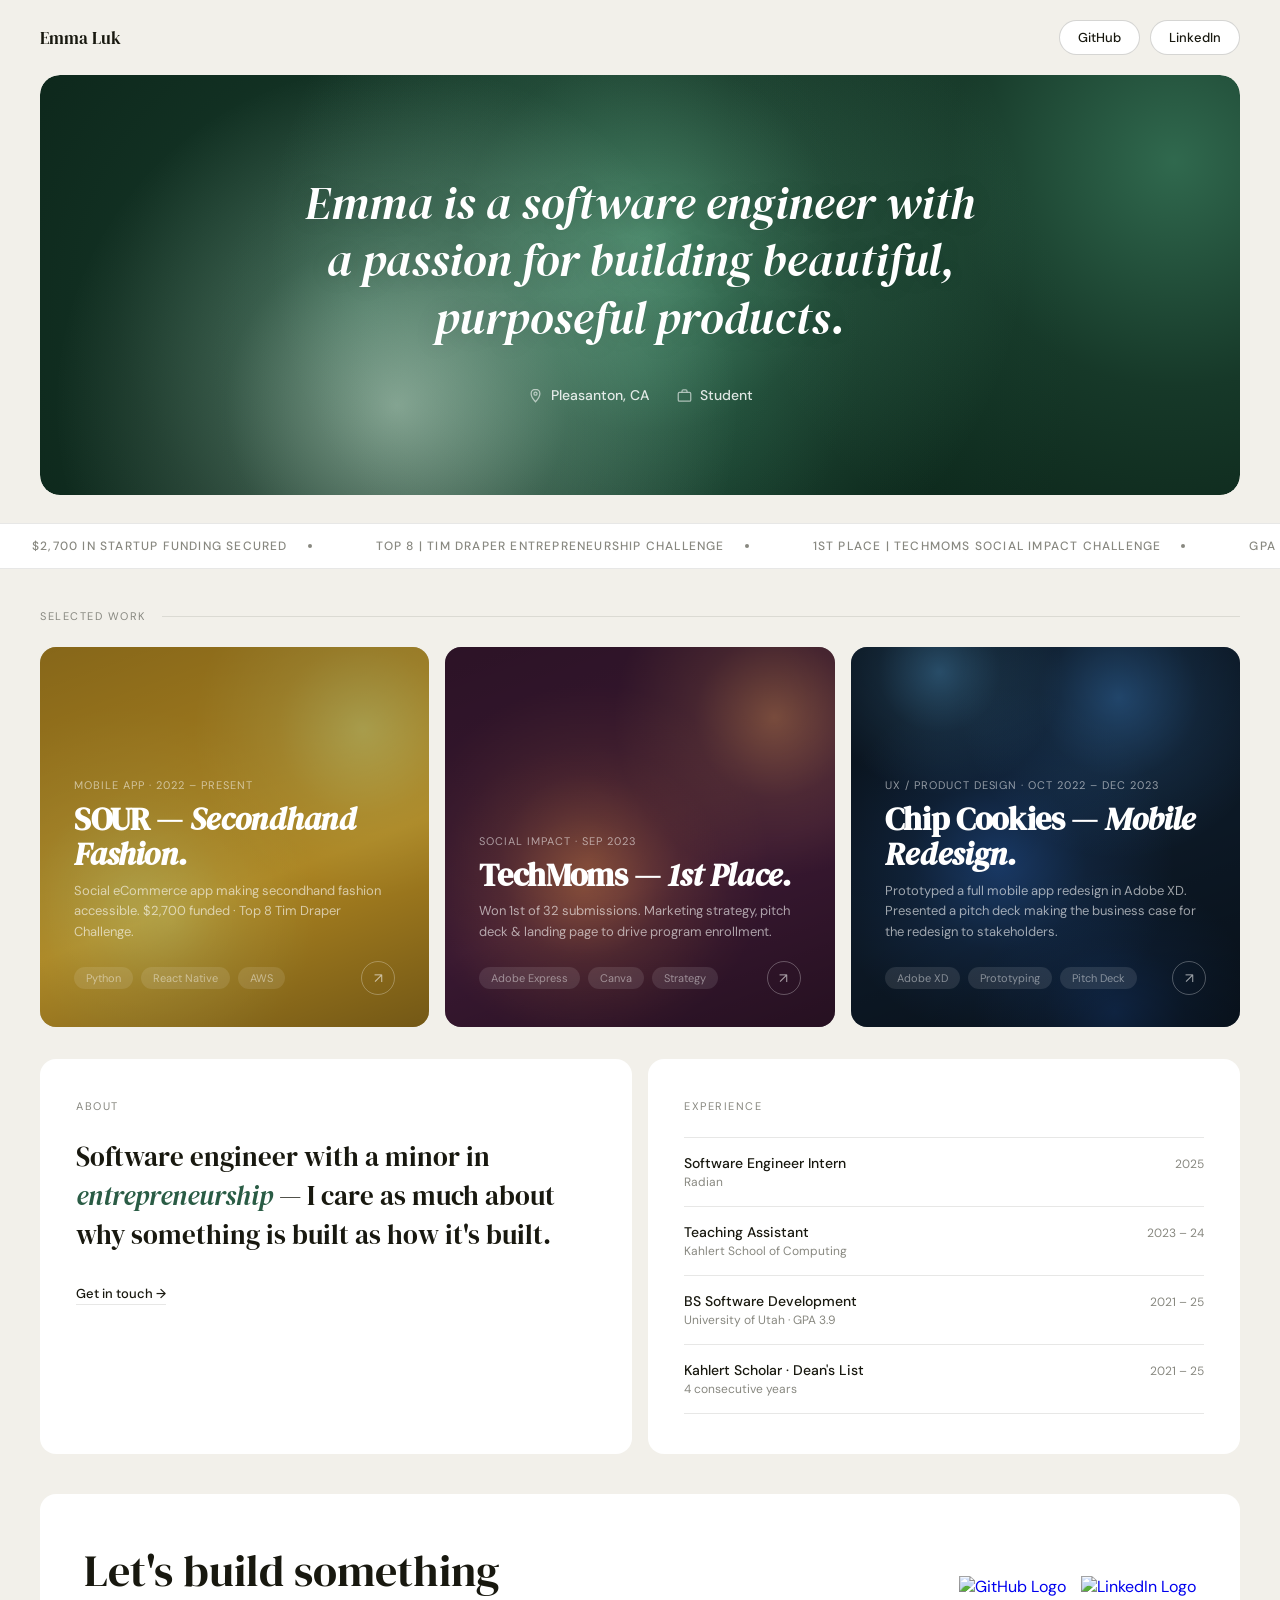
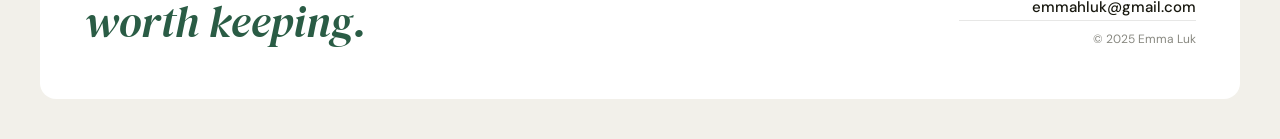
==== index.html @ 4108571b "separation of concerns" ====
<!DOCTYPE html>
<html lang="en">
<head>
<meta charset="UTF-8">
<meta name="viewport" content="width=device-width, initial-scale=1.0">
<title>Emma Luk</title>
<link rel="icon" href="assets/emma.ico">
<link rel="preconnect" href="https://fonts.googleapis.com">
<link href="https://fonts.googleapis.com/css2?family=DM+Serif+Display:ital@0;1&family=DM+Sans:opsz,wght@9..40,300;9..40,400;9..40,500&display=swap" rel="stylesheet">
<link rel="stylesheet" href="style.css">
</head>
<body>

<!-- NAV -->
<nav>
  <a class="nav-name" href="#">Emma Luk</a>
  <div class="nav-right">
    <a class="nav-btn" href="https://github.com/emma-luky" target="_blank">GitHub</a>
    <a class="nav-btn" href="https://www.linkedin.com/in/emma-h-luk/" target="_blank">LinkedIn</a>
  </div>
</nav>

<!-- HERO BANNER -->
<div class="hero-wrap">
  <div class="hero">
    <canvas id="aura"></canvas>
    <div class="hero-body">
      <p class="hero-headline">Emma is a software engineer with a passion for building beautiful, purposeful products.</p>
      <div class="hero-pills">
        <span class="hero-pill">
          <svg viewBox="0 0 24 24" fill="none" stroke="currentColor" stroke-width="2"><path d="M12 2C8.13 2 5 5.13 5 9c0 5.25 7 13 7 13s7-7.75 7-13c0-3.87-3.13-7-7-7z"/><circle cx="12" cy="9" r="2.5"/></svg>
          Pleasanton, CA
        </span>
        <span class="hero-pill">
          <svg viewBox="0 0 24 24" fill="none" stroke="currentColor" stroke-width="2"><rect x="2" y="7" width="20" height="14" rx="2"/><path d="M16 7V5a2 2 0 00-2-2h-4a2 2 0 00-2 2v2"/></svg>
          Student
        </span>
      </div>
    </div>
  </div>
</div>

<!-- TICKER -->
<div class="ticker-wrap">
  <div class="ticker-track" id="ticker">
    <!-- filled by JS -->
  </div>
</div>

<!-- PROJECTS -->
<div class="section-wrap" id="work">
  <div class="section-head">
    <span>Selected work</span><hr>
  </div>
  <div class="proj-grid">

    <!-- SOUR -->
    <a href="https://sour.clothing" target="_blank" rel="noopener noreferrer" style="text-decoration: none;">
        <div class="proj-card">
        <canvas class="proj-aura-canvas" id="c-sour"></canvas>
        <div class="proj-card-overlay"></div>
        <div class="proj-card-body">
            <p class="proj-card-tag">Mobile App · 2022 – Present</p>
            <h2 class="proj-card-title">SOUR — <em>Secondhand<br>Fashion.</em></h2>
            <p class="proj-card-desc">Social eCommerce app making secondhand fashion accessible. $2,700 funded · Top 8 Tim Draper Challenge.</p>
            <div class="proj-card-meta">
            <span class="proj-tool">Python</span>
            <span class="proj-tool">React Native</span>
            <span class="proj-tool">AWS</span>
            <div class="proj-arrow">↗</div>
            </div>
        </div>
        </div>
    </a>

    <!-- TECHMOMS -->
    <a href="selected-work/techmoms.html" style="text-decoration: none;">
        <div class="proj-card">
        <canvas class="proj-aura-canvas" id="c-techmoms"></canvas>
        <div class="proj-card-overlay"></div>
        <div class="proj-card-body">
            <p class="proj-card-tag">Social Impact · Sep 2023</p>
            <h2 class="proj-card-title">TechMoms — <em>1st Place.</em></h2>
            <p class="proj-card-desc">Won 1st of 32 submissions. Marketing strategy, pitch deck & landing page to drive program enrollment.</p>
            <div class="proj-card-meta">
            <span class="proj-tool">Adobe Express</span>
            <span class="proj-tool">Canva</span>
            <span class="proj-tool">Strategy</span>
            <div class="proj-arrow">↗</div>
            </div>
        </div>
        </div>
    </a>

    <!-- CHIP COOKIES -->
    <a href="selected-work/techmoms.html" style="text-decoration: none;">
        <div class="proj-card">
        <canvas class="proj-aura-canvas" id="c-chip"></canvas>
        <div class="proj-card-overlay"></div>
        <div class="proj-card-body">
            <p class="proj-card-tag">UX / Product Design · Oct 2022 – Dec 2023</p>
            <h2 class="proj-card-title">Chip Cookies — <em>Mobile Redesign.</em></h2>
            <p class="proj-card-desc">Prototyped a full mobile app redesign in Adobe XD. Presented a pitch deck making the business case for the redesign to stakeholders.</p>
            <div class="proj-card-meta">
            <span class="proj-tool">Adobe XD</span>
            <span class="proj-tool">Prototyping</span>
            <span class="proj-tool">Pitch Deck</span>
            <div class="proj-arrow">↗</div>
            </div>
        </div>
        </div>
    </a>

  </div>
</div>

<!-- ABOUT + EXP -->
<div class="about-grid" id="about">
  <div class="about-card">
    <p class="about-label">About</p>
    <p class="about-text">Software engineer with a minor in <em>entrepreneurship</em> — I care as much about why something is built as how it's built.</p>
    <a class="about-link" href="mailto:emmahluk@gmail.com">Get in touch →</a>
  </div>
  <div class="about-card">
    <p class="about-label">Experience</p>
    <div class="exp-row">
      <div>
        <div class="exp-role">Software Engineer Intern</div>
        <div class="exp-org">Radian</div>
      </div>
      <div class="exp-date">2025</div>
    </div>
    <div class="exp-row">
      <div>
        <div class="exp-role">Teaching Assistant</div>
        <div class="exp-org">Kahlert School of Computing</div>
      </div>
      <div class="exp-date">2023 – 24</div>
    </div>
    <div class="exp-row">
      <div>
        <div class="exp-role">BS Software Development</div>
        <div class="exp-org">University of Utah · GPA 3.9</div>
      </div>
      <div class="exp-date">2021 – 25</div>
    </div>
    <div class="exp-row">
      <div>
        <div class="exp-role">Kahlert Scholar · Dean's List</div>
        <div class="exp-org">4 consecutive years</div>
      </div>
      <div class="exp-date">2021 – 25</div>
    </div>
  </div>
</div>

<!-- FOOTER -->
<footer>
  <p class="footer-hl">Let's build something<br><em>worth keeping.</em></p>
  <div class="footer-right">
    <div class="footer-socials">
        <a href="https://github.com/emma-luky" target="_blank" rel="noopener noreferrer" style="text-decoration: none;">
            <img src="assets/GitHub_Invertocat_Black_Clearspace.svg" alt="GitHub Logo" width="20" height="20">
        </a>
        <a href="https://www.linkedin.com/in/emma-h-luk/" target="_blank" rel="noopener noreferrer" style="text-decoration: none;">
            <img src="assets/linkedin-svgrepo-com.svg" alt="LinkedIn Logo" width="15" height="15">
        </a>
    </div>
    <a class="footer-email" href="mailto:emmahluk@gmail.com">emmahluk@gmail.com</a>
    <p class="footer-copy">© 2025 Emma Luk</p>
  </div>
</footer>

<script src="components/ticker.js"></script>
<script src="components/aura.js"></script>

</body>
</html>
---- style.css ----
*, *::before, *::after { box-sizing: border-box; margin: 0; padding: 0; }

:root {
  --white: #ffffff;
  --page:  #F2F0EA;
  --ink:   #18180F;
  --muted: #888880;
  --green: #2A5C45;
  --border: rgba(24,24,15,0.10);
  --pad: 40px;
}

html { scroll-behavior: smooth; }
body {
  font-family: 'DM Sans', sans-serif;
  background: var(--page);
  color: var(--ink);
  -webkit-font-smoothing: antialiased;
}

/* ── NAV ── */
nav {
  display: flex; justify-content: space-between; align-items: center;
  padding: 20px var(--pad);
  background: var(--page);
}
.nav-name {
  font-family: 'DM Serif Display', serif;
  font-size: 17px; color: var(--ink); text-decoration: none;
}
.nav-right { display: flex; gap: 10px; }
.nav-btn {
  font-size: 13px; font-weight: 500; color: var(--ink);
  text-decoration: none;
  border: 1.5px solid rgba(24,24,15,0.18);
  padding: 8px 18px; border-radius: 100px;
  background: var(--white);
  transition: background 0.18s, border-color 0.18s;
}
.nav-btn:hover { background: var(--ink); color: #fff; border-color: var(--ink); }

/* ── HERO BANNER (rounded card) ── */
.hero-wrap {
  padding: 0 var(--pad) 0;
}
.hero {
  position: relative;
  border-radius: 20px;
  overflow: hidden;
  min-height: 420px;
  display: flex; flex-direction: column;
  align-items: center; justify-content: center;
  text-align: center;
  padding: 64px 48px 56px;
}
#aura {
  position: absolute; inset: 0;
  width: 100%; height: 100%;
  border-radius: 20px;
}
.hero-body { position: relative; z-index: 1; max-width: 700px; }
.hero-headline {
  font-family: 'DM Serif Display', serif; font-style: italic;
  font-size: clamp(26px, 4vw, 46px);
  color: #fff; line-height: 1.25;
  margin-bottom: 40px;
  text-shadow: 0 1px 24px rgba(0,0,0,0.12);
}
.hero-pills { display: flex; gap: 28px; justify-content: center; }
.hero-pill {
  display: flex; align-items: center; gap: 8px;
  font-size: 14px; font-weight: 500; color: rgba(255,255,255,0.85);
}
.hero-pill svg { width: 15px; height: 15px; opacity: 0.7; flex-shrink: 0; }

/* ── TICKER ── */
.ticker-wrap {
  overflow: hidden;
  border-top: 1px solid var(--border);
  border-bottom: 1px solid var(--border);
  background: var(--white);
  margin: 28px 0 0;
  padding: 14px 0;
}
.ticker-track {
  display: flex; gap: 0;
  width: max-content;
  animation: ticker 80s linear infinite;
}
/* .ticker-track:hover { animation-play-state: paused; } */
.ticker-wrap:hover .ticker-track { animation-play-state: paused; }
.ticker-item {
  display: flex; align-items: center; gap: 20px;
  padding: 0 32px;
  font-size: 12px; font-weight: 500;
  letter-spacing: 0.10em; text-transform: uppercase;
  color: var(--muted); white-space: nowrap;
}
.ticker-dot {
  width: 4px; height: 4px; border-radius: 50%;
  background: var(--muted); flex-shrink: 0;
}
@keyframes ticker {
  from { transform: translateX(0); }
  to   { transform: translateX(-50%); }
}

/* ── PROJECTS SECTION ── */
.section-wrap {
  padding: 40px var(--pad) 0;
}
.section-head {
  display: flex; align-items: center; gap: 16px; margin-bottom: 24px;
}
.section-head span {
  font-size: 11px; letter-spacing: 0.14em; text-transform: uppercase; color: var(--muted);
  white-space: nowrap;
}
.section-head hr { flex: 1; border: none; border-top: 1px solid var(--border); }

/* project grid: 2 columns top, 1 full bottom */
.proj-grid {
  display: grid;
  grid-template-columns: 1fr 1fr 1fr;
  grid-template-rows: auto auto;
  gap: 16px;
}
.proj-card {
  position: relative; border-radius: 16px; overflow: hidden;
  display: block; text-decoration: none;
  background: #ccc;
  cursor: pointer;
}
.proj-card:nth-child(1) { grid-column: 1; grid-row: 1; height: 380px; }
.proj-card:nth-child(2) { grid-column: 2; grid-row: 1; height: 380px; }
.proj-card:nth-child(3) { grid-column: 3; grid-row: 1; height: 380px; }

/* placeholder image layer */
.proj-img {
  position: absolute; inset: 0;
  width: 100%; height: 100%; object-fit: cover;
  transition: transform 0.6s cubic-bezier(0.16,1,0.3,1);
}
.proj-card:hover .proj-img { transform: scale(1.04); }

/* aura canvas for cards without real images */
.proj-aura-canvas {
  position: absolute; inset: 0;
  width: 100%; height: 100%;
}

.proj-card-overlay {
  position: absolute; inset: 0;
  background: linear-gradient(160deg, rgba(0,0,0,0.28) 0%, rgba(0,0,0,0.08) 60%, rgba(0,0,0,0.38) 100%);
  z-index: 1;
}
.proj-card-body {
  position: absolute; inset: 0; z-index: 2;
  display: flex; flex-direction: column; justify-content: flex-end;
  padding: 32px 34px;
}
.proj-card-tag {
  font-size: 11px; letter-spacing: 0.09em; text-transform: uppercase;
  color: rgba(255,255,255,0.55);
  margin-bottom: 10px;
}
.proj-card-title {
  font-family: 'DM Serif Display', serif;
  font-size: clamp(22px, 3vw, 32px); color: #fff;
  line-height: 1.1; letter-spacing: -0.01em;
  margin-bottom: 8px;
}
.proj-card-title em { font-style: italic; }
.proj-card-desc {
  font-size: 13px; color: rgba(255,255,255,0.60);
  line-height: 1.6; margin-bottom: 18px;
  max-width: 520px;
}
.proj-card-meta { display: flex; align-items: center; gap: 8px; flex-wrap: wrap; }
.proj-tool {
  font-size: 11px; color: rgba(255,255,255,0.45);
  background: rgba(255,255,255,0.10);
  padding: 4px 12px; border-radius: 100px;
}
.proj-arrow {
  margin-left: auto; flex-shrink: 0;
  width: 34px; height: 34px; border-radius: 50%;
  border: 1px solid rgba(255,255,255,0.28);
  display: flex; align-items: center; justify-content: center;
  color: rgba(255,255,255,0.6); font-size: 14px;
  transition: all 0.2s;
}
.proj-card:hover .proj-arrow { background: rgba(255,255,255,0.18); border-color: rgba(255,255,255,0.6); color: #fff; }

/* ── ABOUT + EXP ── */
.about-grid {
  display: grid; grid-template-columns: 1fr 1fr;
  gap: 16px; padding: 16px var(--pad) 0;
}
.about-card {
  background: var(--white); border-radius: 16px;
  padding: 40px 36px;
}
.about-label {
  font-size: 11px; letter-spacing: 0.14em; text-transform: uppercase;
  color: var(--muted); margin-bottom: 24px;
}
.about-text {
  font-family: 'DM Serif Display', serif;
  font-size: clamp(20px, 2.4vw, 27px);
  line-height: 1.45; color: var(--ink); margin-bottom: 28px;
}
.about-text em { font-style: italic; color: var(--green); }
.about-link {
  font-size: 13px; font-weight: 500; color: var(--ink);
  text-decoration: none; border-bottom: 1px solid var(--border); padding-bottom: 2px;
  transition: color 0.18s, border-color 0.18s;
}
.about-link:hover { color: var(--green); border-color: var(--green); }

.exp-row {
  display: flex; justify-content: space-between; align-items: baseline;
  padding: 16px 0; border-bottom: 1px solid var(--border);
}
.exp-row:first-of-type { border-top: 1px solid var(--border); }
.exp-role { font-size: 14px; font-weight: 500; color: var(--ink); margin-bottom: 2px; }
.exp-org  { font-size: 12px; color: var(--muted); }
.exp-date { font-size: 12px; color: var(--muted); white-space: nowrap; margin-left: 20px; }

/* ── FOOTER ── */
footer {
  margin: 40px var(--pad) 40px;
  background: var(--white); border-radius: 16px;
  padding: 52px 44px;
  display: flex; justify-content: space-between; align-items: flex-end;
}
.footer-hl {
  font-family: 'DM Serif Display', serif;
  font-size: clamp(26px, 3.5vw, 44px); line-height: 1.15; color: var(--ink);
}
.footer-hl em { font-style: italic; color: var(--green); }
.footer-right { text-align: right; }
.footer-socials { display: flex; justify-content: flex-end; align-items: center; gap: 15px;}
.footer-email {
  display: block; font-size: 15px; font-weight: 500; color: var(--ink);
  text-decoration: none; border-bottom: 1px solid var(--border); padding-bottom: 3px; margin-bottom: 10px;
  transition: color 0.18s, border-color 0.18s;
}
.footer-email:hover { color: var(--green); border-color: var(--green); }
.footer-copy { font-size: 12px; color: var(--muted); }

/* ── RESPONSIVE ── */
@media (max-width: 680px) {
  :root { --pad: 18px; }
  .proj-grid { grid-template-columns: 1fr; }
  .proj-card:nth-child(1),
  .proj-card:nth-child(2),
  .proj-card:nth-child(3) { grid-column: 1; grid-row: auto; height: 320px; }
  .about-grid { grid-template-columns: 1fr; }
  footer { flex-direction: column; gap: 28px; }
  .footer-right { text-align: left; }
}
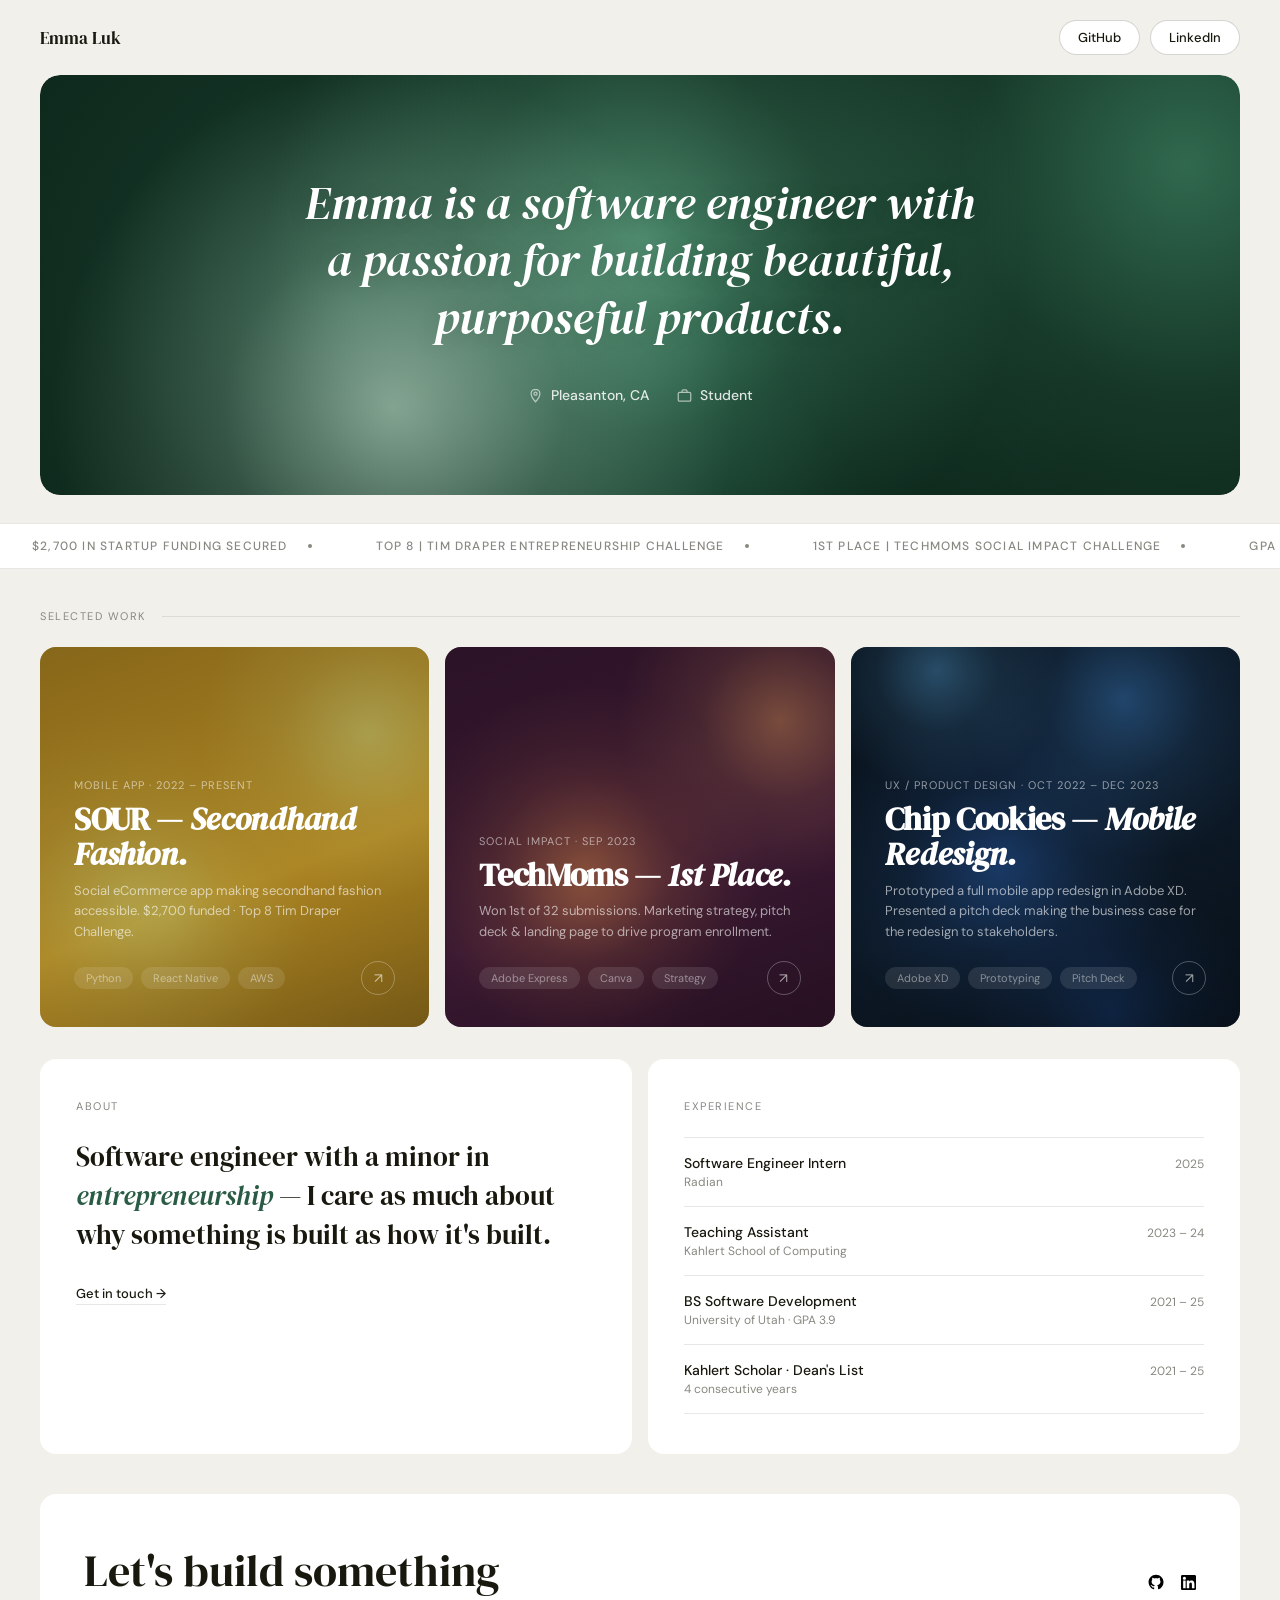
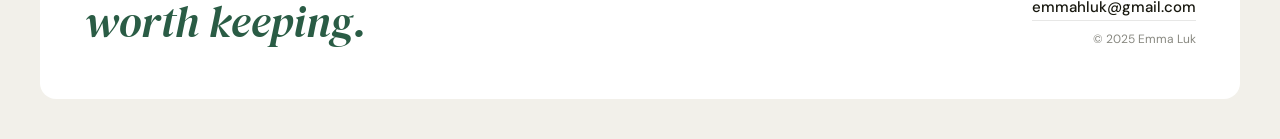
==== commit e44b006b: "update project links" ====
--- a/index.html
+++ b/index.html
@@ -74,7 +74,7 @@
     </a>
 
     <!-- TECHMOMS -->
-    <a href="selected-work/techmoms.html" style="text-decoration: none;">
+    <a href="techmoms/index.html" style="text-decoration: none;">
         <div class="proj-card">
         <canvas class="proj-aura-canvas" id="c-techmoms"></canvas>
         <div class="proj-card-overlay"></div>
@@ -93,7 +93,7 @@
     </a>
 
     <!-- CHIP COOKIES -->
-    <a href="selected-work/techmoms.html" style="text-decoration: none;">
+    <a href="chipcookies/index.html" style="text-decoration: none;">
         <div class="proj-card">
         <canvas class="proj-aura-canvas" id="c-chip"></canvas>
         <div class="proj-card-overlay"></div>
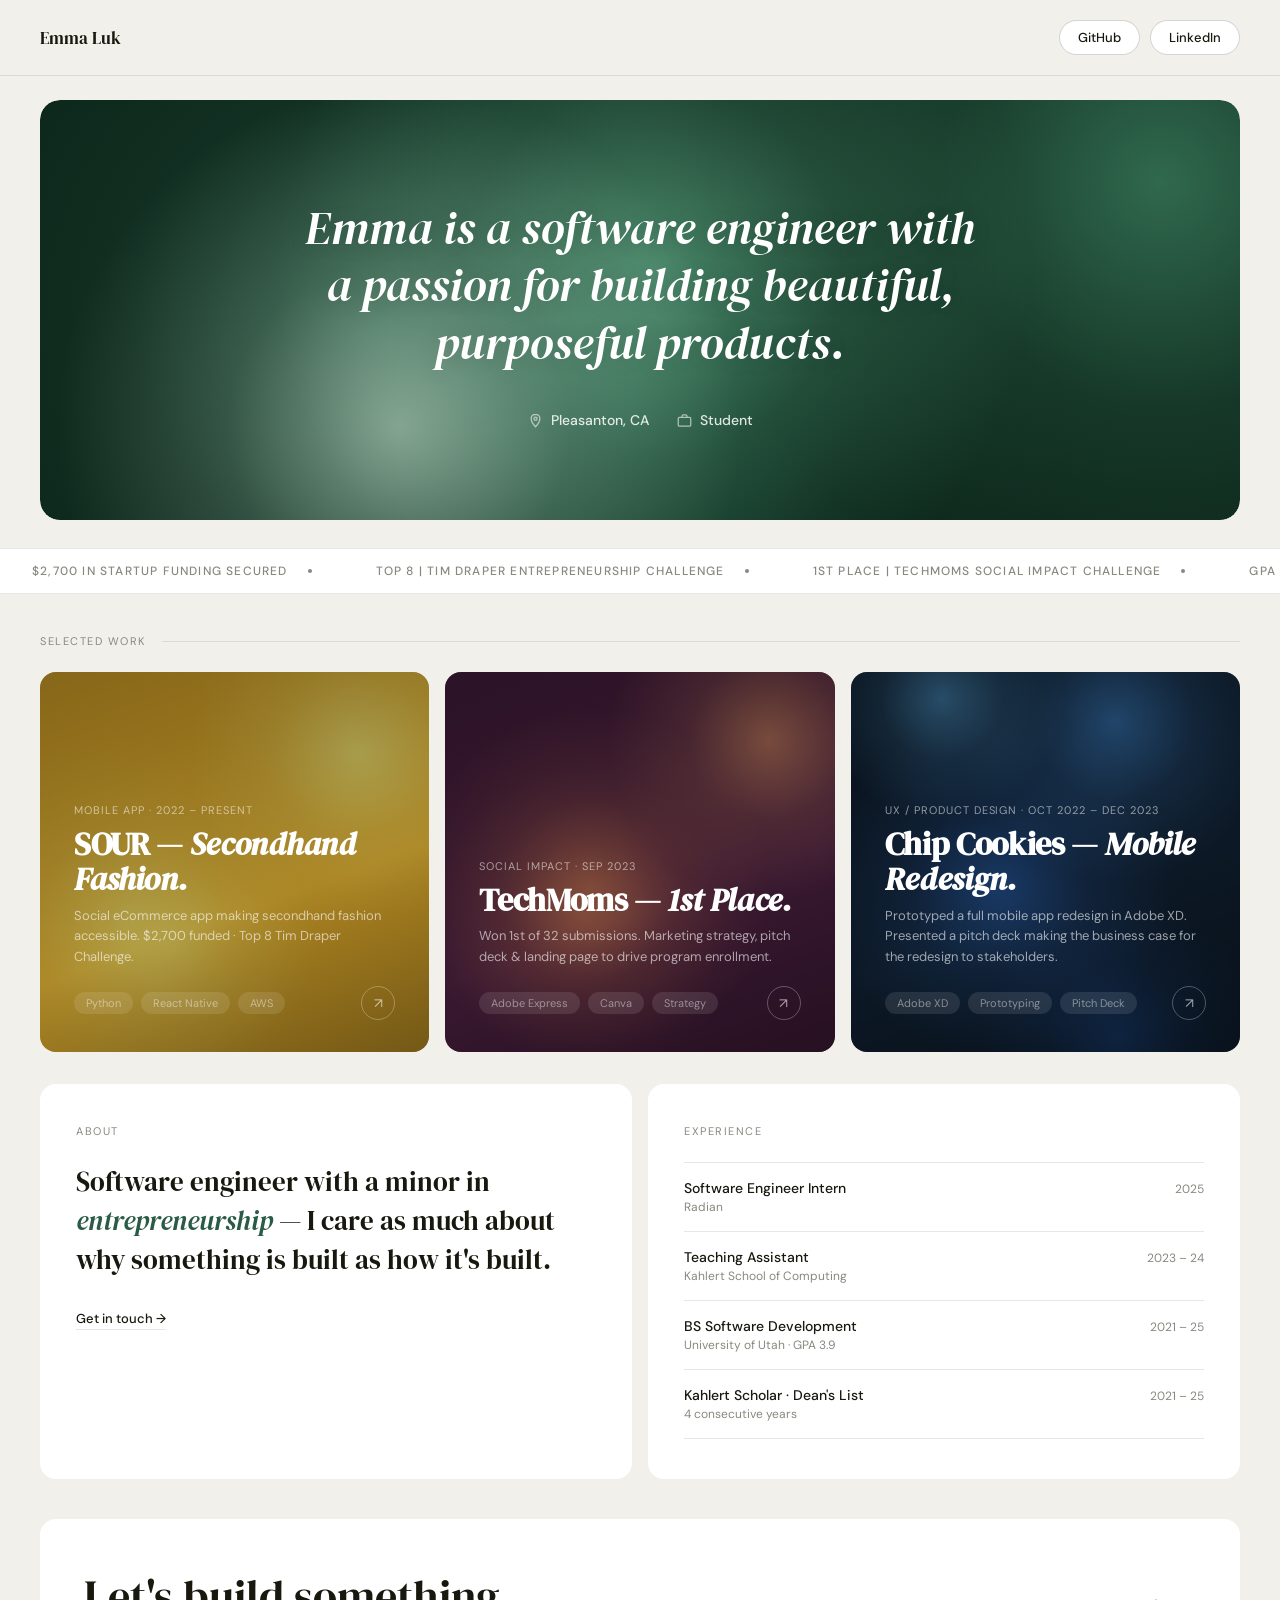
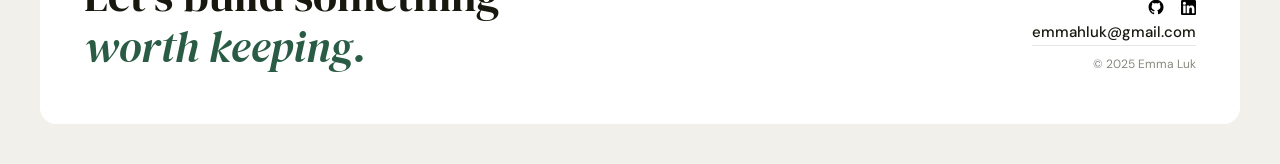
==== commit eb3e0adf: "update url links" ====
--- a/index.html
+++ b/index.html
@@ -74,7 +74,7 @@
     </a>
 
     <!-- TECHMOMS -->
-    <a href="techmoms/index.html" style="text-decoration: none;">
+    <a href="./techmoms/" style="text-decoration: none;">
         <div class="proj-card">
         <canvas class="proj-aura-canvas" id="c-techmoms"></canvas>
         <div class="proj-card-overlay"></div>
@@ -93,7 +93,7 @@
     </a>
 
     <!-- CHIP COOKIES -->
-    <a href="chipcookies/index.html" style="text-decoration: none;">
+    <a href="./chipcookies/" style="text-decoration: none;">
         <div class="proj-card">
         <canvas class="proj-aura-canvas" id="c-chip"></canvas>
         <div class="proj-card-overlay"></div>
--- a/style.css
+++ b/style.css
@@ -16,13 +16,18 @@
   background: var(--page);
   color: var(--ink);
   -webkit-font-smoothing: antialiased;
+  padding-top: 100px;
 }
 
 /* ── NAV ── */
 nav {
+  position: fixed; top: 0; left: 0; right: 0; z-index: 100;
   display: flex; justify-content: space-between; align-items: center;
   padding: 20px var(--pad);
-  background: var(--page);
+  background: rgba(242,240,234,0.88);
+  backdrop-filter: blur(12px);
+  -webkit-backdrop-filter: blur(12px);
+  border-bottom: 1px solid var(--border);
 }
 .nav-name {
   font-family: 'DM Serif Display', serif;
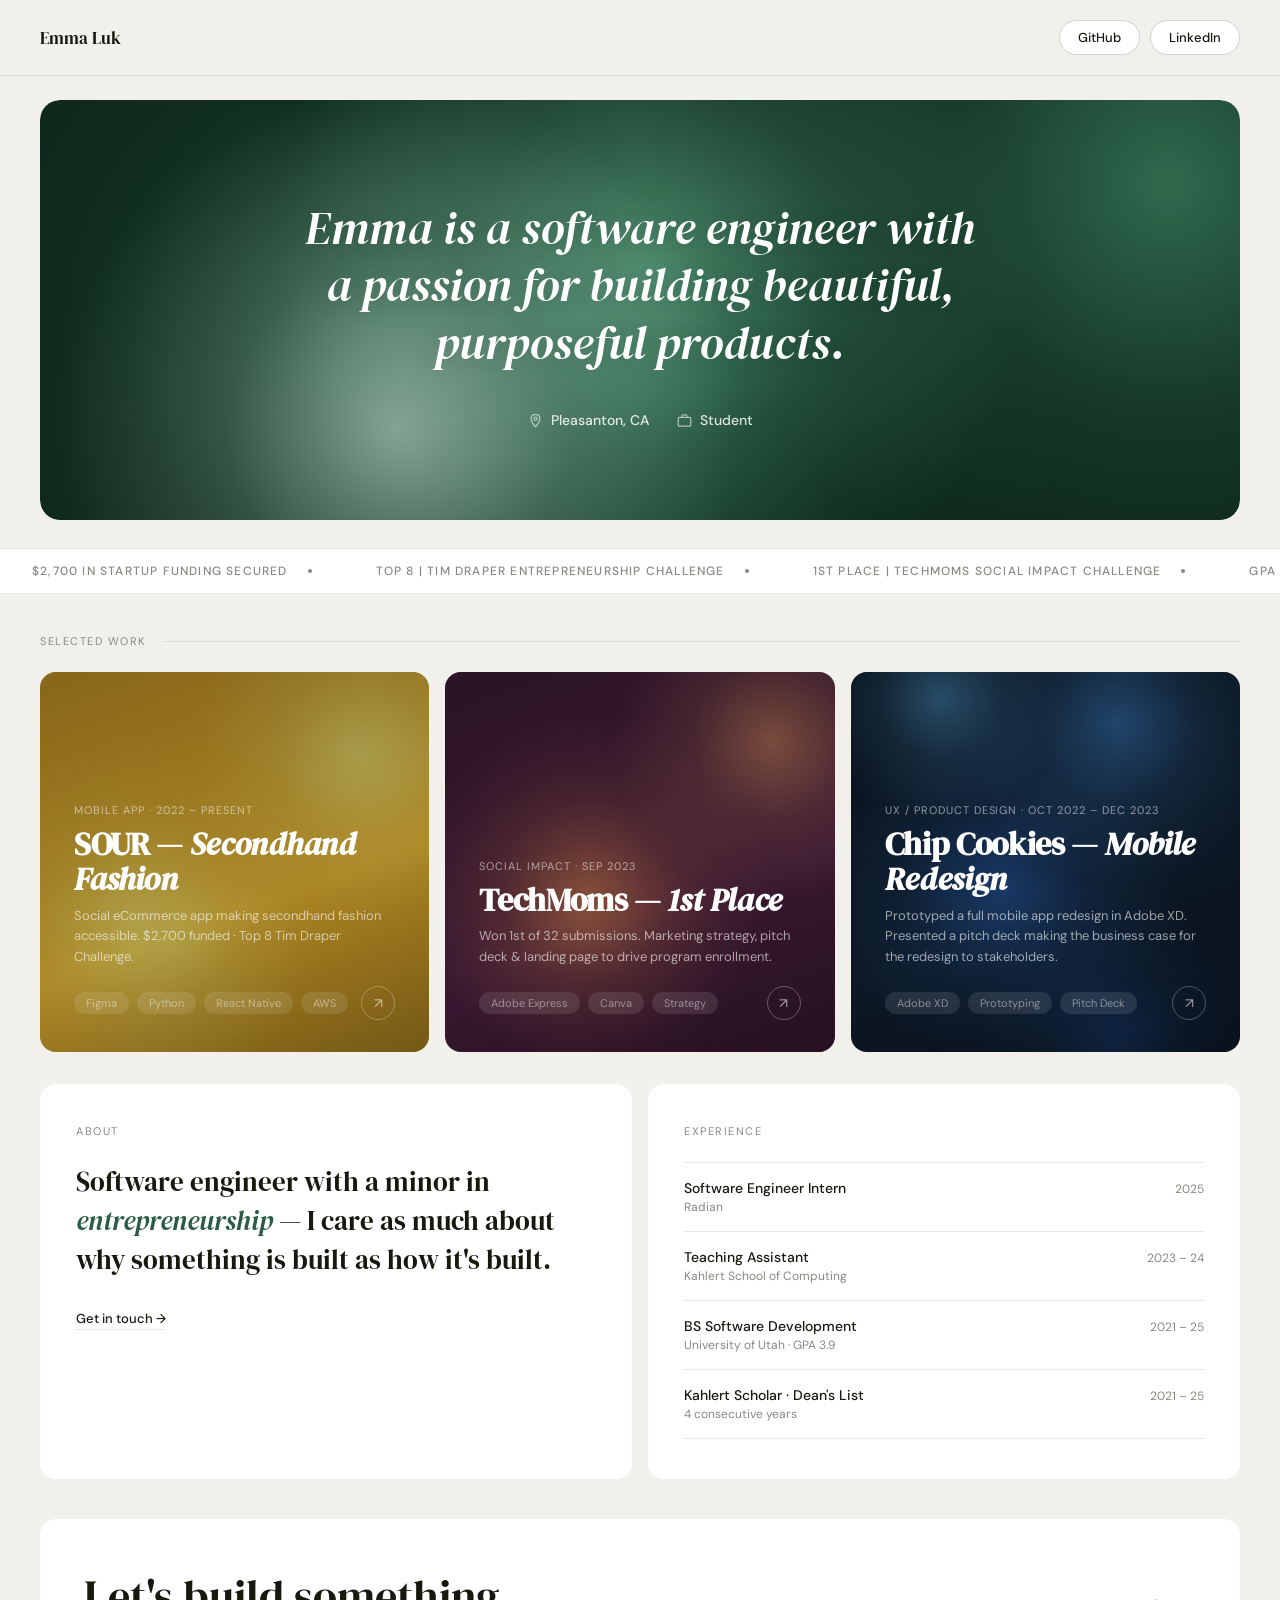
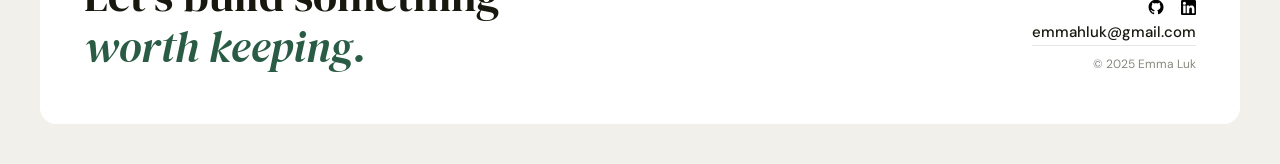
==== commit 896aa159: "update project cards" ====
--- a/index.html
+++ b/index.html
@@ -61,13 +61,14 @@
         <div class="proj-card-overlay"></div>
         <div class="proj-card-body">
             <p class="proj-card-tag">Mobile App · 2022 – Present</p>
-            <h2 class="proj-card-title">SOUR — <em>Secondhand<br>Fashion.</em></h2>
+            <h2 class="proj-card-title">SOUR — <em>Secondhand<br>Fashion</em></h2>
             <p class="proj-card-desc">Social eCommerce app making secondhand fashion accessible. $2,700 funded · Top 8 Tim Draper Challenge.</p>
             <div class="proj-card-meta">
-            <span class="proj-tool">Python</span>
-            <span class="proj-tool">React Native</span>
-            <span class="proj-tool">AWS</span>
-            <div class="proj-arrow">↗</div>
+                <span class="proj-tool">Figma</span>
+                <span class="proj-tool">Python</span>
+                <span class="proj-tool">React Native</span>
+                <span class="proj-tool">AWS</span>
+                <div class="proj-arrow">↗</div>
             </div>
         </div>
         </div>
@@ -80,7 +81,7 @@
         <div class="proj-card-overlay"></div>
         <div class="proj-card-body">
             <p class="proj-card-tag">Social Impact · Sep 2023</p>
-            <h2 class="proj-card-title">TechMoms — <em>1st Place.</em></h2>
+            <h2 class="proj-card-title">TechMoms — <em>1st Place</em></h2>
             <p class="proj-card-desc">Won 1st of 32 submissions. Marketing strategy, pitch deck & landing page to drive program enrollment.</p>
             <div class="proj-card-meta">
             <span class="proj-tool">Adobe Express</span>
@@ -99,7 +100,7 @@
         <div class="proj-card-overlay"></div>
         <div class="proj-card-body">
             <p class="proj-card-tag">UX / Product Design · Oct 2022 – Dec 2023</p>
-            <h2 class="proj-card-title">Chip Cookies — <em>Mobile Redesign.</em></h2>
+            <h2 class="proj-card-title">Chip Cookies — <em>Mobile Redesign</em></h2>
             <p class="proj-card-desc">Prototyped a full mobile app redesign in Adobe XD. Presented a pitch deck making the business case for the redesign to stakeholders.</p>
             <div class="proj-card-meta">
             <span class="proj-tool">Adobe XD</span>
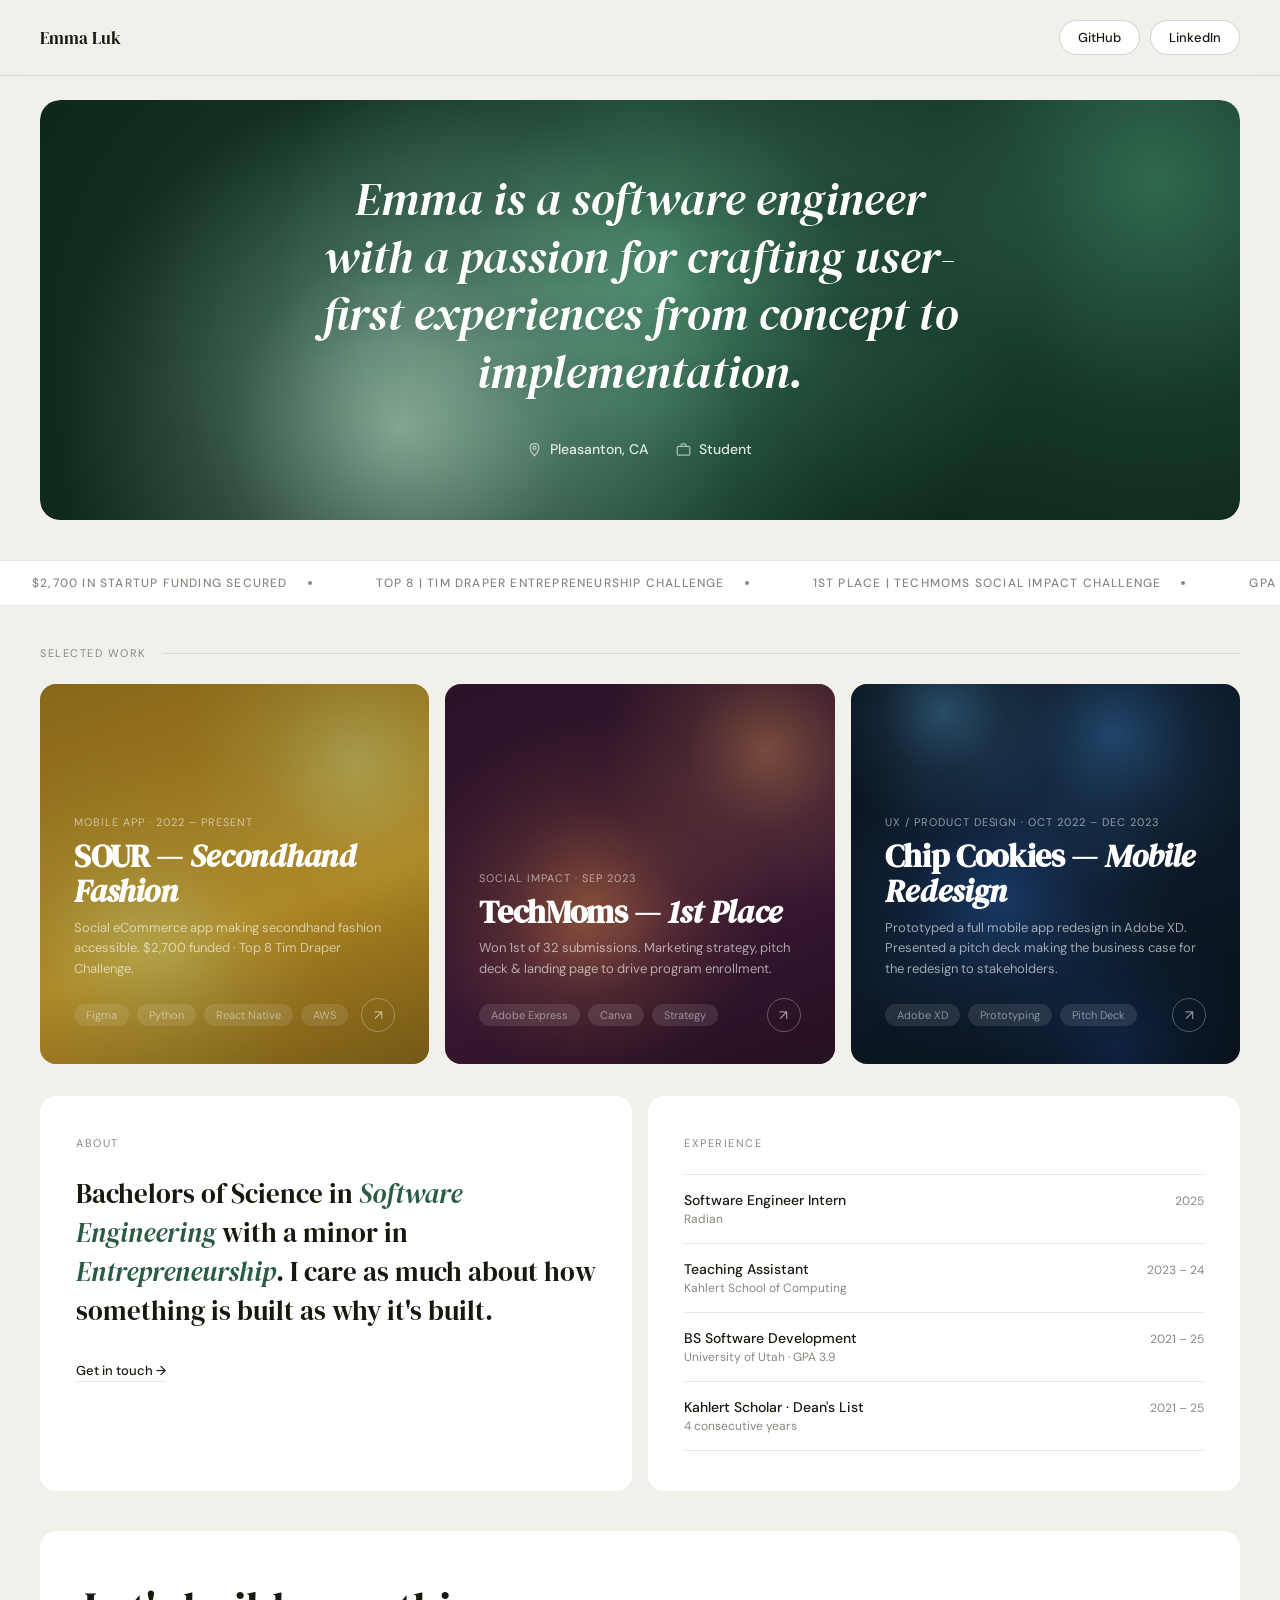
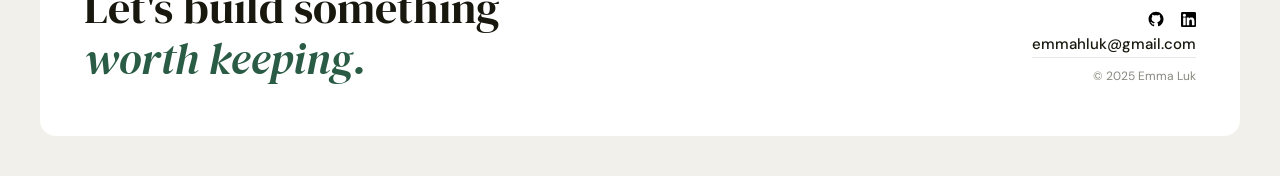
==== commit 3ddd9563: "update hook and about" ====
--- a/index.html
+++ b/index.html
@@ -25,7 +25,7 @@
   <div class="hero">
     <canvas id="aura"></canvas>
     <div class="hero-body">
-      <p class="hero-headline">Emma is a software engineer with a passion for building beautiful, purposeful products.</p>
+      <p class="hero-headline">Emma is a software engineer with a passion for crafting user-first experiences from concept to implementation.</p>
       <div class="hero-pills">
         <span class="hero-pill">
           <svg viewBox="0 0 24 24" fill="none" stroke="currentColor" stroke-width="2"><path d="M12 2C8.13 2 5 5.13 5 9c0 5.25 7 13 7 13s7-7.75 7-13c0-3.87-3.13-7-7-7z"/><circle cx="12" cy="9" r="2.5"/></svg>
@@ -119,7 +119,7 @@
 <div class="about-grid" id="about">
   <div class="about-card">
     <p class="about-label">About</p>
-    <p class="about-text">Software engineer with a minor in <em>entrepreneurship</em> — I care as much about why something is built as how it's built.</p>
+    <p class="about-text">Bachelors of Science in <em>Software Engineering</em> with a minor in <em>Entrepreneurship</em>. I care as much about how something is built as why it's built.</p>
     <a class="about-link" href="mailto:emmahluk@gmail.com">Get in touch →</a>
   </div>
   <div class="about-card">
--- a/style.css
+++ b/style.css
@@ -63,7 +63,7 @@
   width: 100%; height: 100%;
   border-radius: 20px;
 }
-.hero-body { position: relative; z-index: 1; max-width: 700px; }
+.hero-body { position: relative; z-index: 1; max-width: 60%; }
 .hero-headline {
   font-family: 'DM Serif Display', serif; font-style: italic;
   font-size: clamp(26px, 4vw, 46px);
@@ -84,7 +84,7 @@
   border-top: 1px solid var(--border);
   border-bottom: 1px solid var(--border);
   background: var(--white);
-  margin: 28px 0 0;
+  margin: 40px 0 0;
   padding: 14px 0;
 }
 .ticker-track {
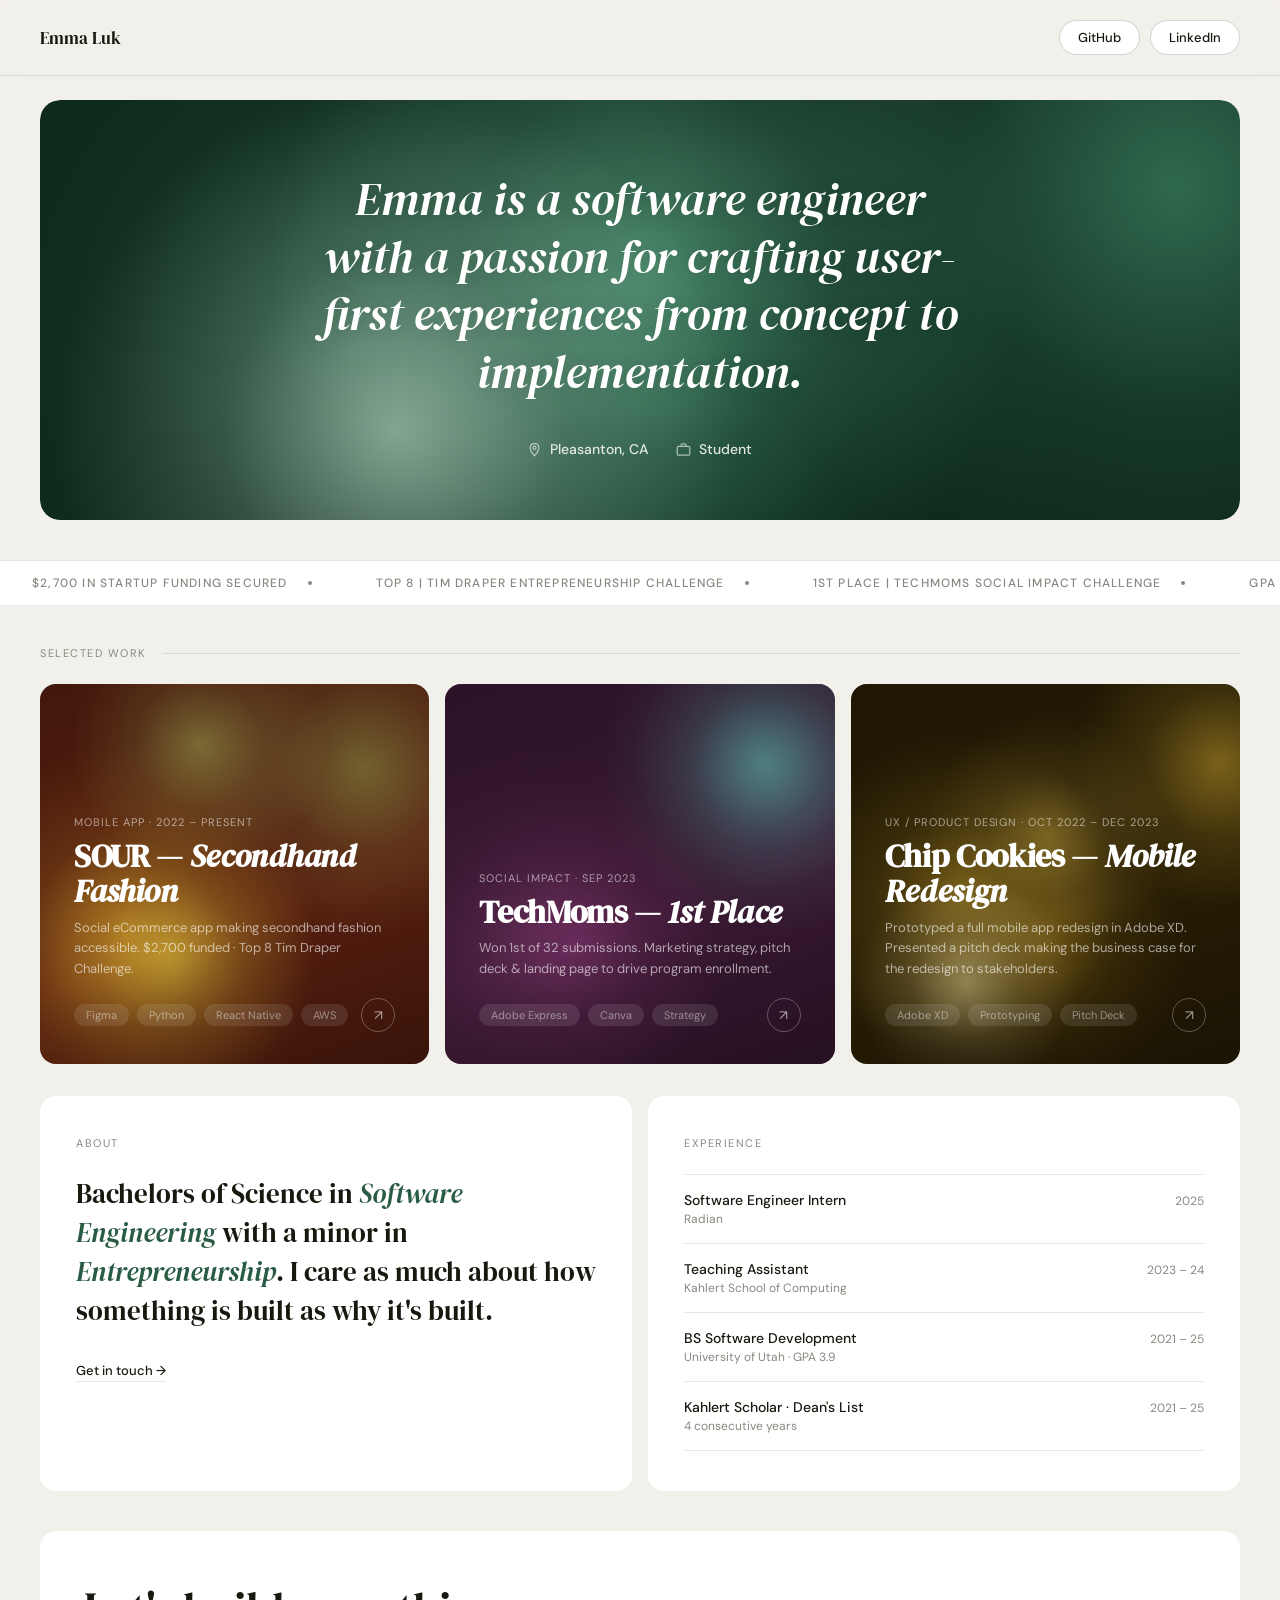
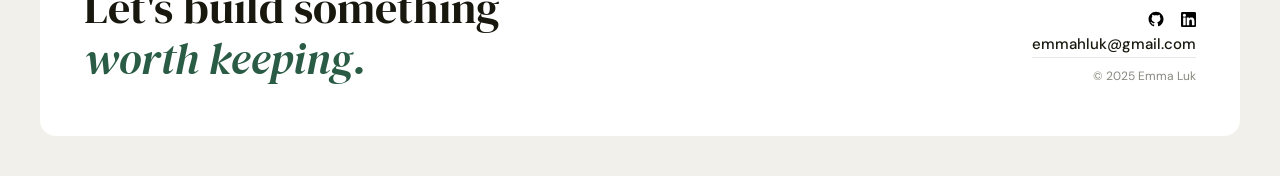
==== commit d0f2ac97: "sour page completed" ====
--- a/index.html
+++ b/index.html
@@ -1,179 +1,178 @@
 <!DOCTYPE html>
 <html lang="en">
+
 <head>
-<meta charset="UTF-8">
-<meta name="viewport" content="width=device-width, initial-scale=1.0">
-<title>Emma Luk</title>
-<link rel="icon" href="assets/emma.ico">
-<link rel="preconnect" href="https://fonts.googleapis.com">
-<link href="https://fonts.googleapis.com/css2?family=DM+Serif+Display:ital@0;1&family=DM+Sans:opsz,wght@9..40,300;9..40,400;9..40,500&display=swap" rel="stylesheet">
-<link rel="stylesheet" href="style.css">
+    <meta charset="UTF-8">
+    <meta name="viewport" content="width=device-width, initial-scale=1.0">
+    <title>Emma Luk</title>
+    <link rel="icon" href="assets/emma.ico">
+    <link rel="preconnect" href="https://fonts.googleapis.com">
+    <link
+        href="https://fonts.googleapis.com/css2?family=DM+Serif+Display:ital@0;1&family=DM+Sans:opsz,wght@9..40,300;9..40,400;9..40,500&display=swap"
+        rel="stylesheet">
+    <link rel="stylesheet" href="style.css">
 </head>
+
 <body>
 
-<!-- NAV -->
-<nav>
-  <a class="nav-name" href="#">Emma Luk</a>
-  <div class="nav-right">
-    <a class="nav-btn" href="https://github.com/emma-luky" target="_blank">GitHub</a>
-    <a class="nav-btn" href="https://www.linkedin.com/in/emma-h-luk/" target="_blank">LinkedIn</a>
-  </div>
-</nav>
+    <!-- NAV -->
+    <script src="./components/nav.js"></script>
+    <script>createNav();</script>
 
-<!-- HERO BANNER -->
-<div class="hero-wrap">
-  <div class="hero">
-    <canvas id="aura"></canvas>
-    <div class="hero-body">
-      <p class="hero-headline">Emma is a software engineer with a passion for crafting user-first experiences from concept to implementation.</p>
-      <div class="hero-pills">
-        <span class="hero-pill">
-          <svg viewBox="0 0 24 24" fill="none" stroke="currentColor" stroke-width="2"><path d="M12 2C8.13 2 5 5.13 5 9c0 5.25 7 13 7 13s7-7.75 7-13c0-3.87-3.13-7-7-7z"/><circle cx="12" cy="9" r="2.5"/></svg>
-          Pleasanton, CA
-        </span>
-        <span class="hero-pill">
-          <svg viewBox="0 0 24 24" fill="none" stroke="currentColor" stroke-width="2"><rect x="2" y="7" width="20" height="14" rx="2"/><path d="M16 7V5a2 2 0 00-2-2h-4a2 2 0 00-2 2v2"/></svg>
-          Student
-        </span>
-      </div>
-    </div>
-  </div>
-</div>
-
-<!-- TICKER -->
-<div class="ticker-wrap">
-  <div class="ticker-track" id="ticker">
-    <!-- filled by JS -->
-  </div>
-</div>
-
-<!-- PROJECTS -->
-<div class="section-wrap" id="work">
-  <div class="section-head">
-    <span>Selected work</span><hr>
-  </div>
-  <div class="proj-grid">
-
-    <!-- SOUR -->
-    <a href="https://sour.clothing" target="_blank" rel="noopener noreferrer" style="text-decoration: none;">
-        <div class="proj-card">
-        <canvas class="proj-aura-canvas" id="c-sour"></canvas>
-        <div class="proj-card-overlay"></div>
-        <div class="proj-card-body">
-            <p class="proj-card-tag">Mobile App · 2022 – Present</p>
-            <h2 class="proj-card-title">SOUR — <em>Secondhand<br>Fashion</em></h2>
-            <p class="proj-card-desc">Social eCommerce app making secondhand fashion accessible. $2,700 funded · Top 8 Tim Draper Challenge.</p>
-            <div class="proj-card-meta">
-                <span class="proj-tool">Figma</span>
-                <span class="proj-tool">Python</span>
-                <span class="proj-tool">React Native</span>
-                <span class="proj-tool">AWS</span>
-                <div class="proj-arrow">↗</div>
+    <!-- HERO BANNER -->
+    <div class="hero-wrap">
+        <div class="hero">
+            <canvas id="aura"></canvas>
+            <div class="hero-body">
+                <p class="hero-headline">Emma is a software engineer with a passion for crafting user-first experiences
+                    from concept to implementation.</p>
+                <div class="hero-pills">
+                    <span class="hero-pill">
+                        <svg viewBox="0 0 24 24" fill="none" stroke="currentColor" stroke-width="2">
+                            <path d="M12 2C8.13 2 5 5.13 5 9c0 5.25 7 13 7 13s7-7.75 7-13c0-3.87-3.13-7-7-7z" />
+                            <circle cx="12" cy="9" r="2.5" />
+                        </svg>
+                        Pleasanton, CA
+                    </span>
+                    <span class="hero-pill">
+                        <svg viewBox="0 0 24 24" fill="none" stroke="currentColor" stroke-width="2">
+                            <rect x="2" y="7" width="20" height="14" rx="2" />
+                            <path d="M16 7V5a2 2 0 00-2-2h-4a2 2 0 00-2 2v2" />
+                        </svg>
+                        Student
+                    </span>
+                </div>
             </div>
         </div>
+    </div>
+
+    <!-- TICKER -->
+    <div class="ticker-wrap">
+        <div class="ticker-track" id="ticker">
+            <!-- filled by JS -->
         </div>
-    </a>
+    </div>
 
-    <!-- TECHMOMS -->
-    <a href="./techmoms/" style="text-decoration: none;">
-        <div class="proj-card">
-        <canvas class="proj-aura-canvas" id="c-techmoms"></canvas>
-        <div class="proj-card-overlay"></div>
-        <div class="proj-card-body">
-            <p class="proj-card-tag">Social Impact · Sep 2023</p>
-            <h2 class="proj-card-title">TechMoms — <em>1st Place</em></h2>
-            <p class="proj-card-desc">Won 1st of 32 submissions. Marketing strategy, pitch deck & landing page to drive program enrollment.</p>
-            <div class="proj-card-meta">
-            <span class="proj-tool">Adobe Express</span>
-            <span class="proj-tool">Canva</span>
-            <span class="proj-tool">Strategy</span>
-            <div class="proj-arrow">↗</div>
+    <!-- PROJECTS -->
+    <div class="section-wrap" id="work">
+        <div class="section-head">
+            <span>Selected work</span>
+            <hr>
+        </div>
+        <div class="proj-grid">
+
+            <!-- SOUR -->
+            <a href="./sour/" target="_blank" rel="noopener noreferrer" style="text-decoration: none;">
+                <div class="proj-card">
+                    <canvas class="proj-aura-canvas" id="c-sour"></canvas>
+                    <div class="proj-card-overlay"></div>
+                    <div class="proj-card-body">
+                        <p class="proj-card-tag">Mobile App · 2022 – Present</p>
+                        <h2 class="proj-card-title">SOUR — <em>Secondhand<br>Fashion</em></h2>
+                        <p class="proj-card-desc">Social eCommerce app making secondhand fashion accessible. $2,700
+                            funded · Top 8 Tim Draper Challenge.</p>
+                        <div class="proj-card-meta">
+                            <span class="proj-tool">Figma</span>
+                            <span class="proj-tool">Python</span>
+                            <span class="proj-tool">React Native</span>
+                            <span class="proj-tool">AWS</span>
+                            <div class="proj-arrow">↗</div>
+                        </div>
+                    </div>
+                </div>
+            </a>
+
+            <!-- TECHMOMS -->
+            <a href="./techmoms/" style="text-decoration: none;">
+                <div class="proj-card">
+                    <canvas class="proj-aura-canvas" id="c-techmoms"></canvas>
+                    <div class="proj-card-overlay"></div>
+                    <div class="proj-card-body">
+                        <p class="proj-card-tag">Social Impact · Sep 2023</p>
+                        <h2 class="proj-card-title">TechMoms — <em>1st Place</em></h2>
+                        <p class="proj-card-desc">Won 1st of 32 submissions. Marketing strategy, pitch deck & landing
+                            page to drive program enrollment.</p>
+                        <div class="proj-card-meta">
+                            <span class="proj-tool">Adobe Express</span>
+                            <span class="proj-tool">Canva</span>
+                            <span class="proj-tool">Strategy</span>
+                            <div class="proj-arrow">↗</div>
+                        </div>
+                    </div>
+                </div>
+            </a>
+
+            <!-- CHIP COOKIES -->
+            <a href="./chipcookies/" style="text-decoration: none;">
+                <div class="proj-card">
+                    <canvas class="proj-aura-canvas" id="c-chip"></canvas>
+                    <div class="proj-card-overlay"></div>
+                    <div class="proj-card-body">
+                        <p class="proj-card-tag">UX / Product Design · Oct 2022 – Dec 2023</p>
+                        <h2 class="proj-card-title">Chip Cookies — <em>Mobile Redesign</em></h2>
+                        <p class="proj-card-desc">Prototyped a full mobile app redesign in Adobe XD. Presented a pitch
+                            deck making the business case for the redesign to stakeholders.</p>
+                        <div class="proj-card-meta">
+                            <span class="proj-tool">Adobe XD</span>
+                            <span class="proj-tool">Prototyping</span>
+                            <span class="proj-tool">Pitch Deck</span>
+                            <div class="proj-arrow">↗</div>
+                        </div>
+                    </div>
+                </div>
+            </a>
+
+        </div>
+    </div>
+
+    <!-- ABOUT + EXP -->
+    <div class="about-grid" id="about">
+        <div class="about-card">
+            <p class="about-label">About</p>
+            <p class="about-text">Bachelors of Science in <em>Software Engineering</em> with a minor in
+                <em>Entrepreneurship</em>. I care as much about how something is built as why it's built.</p>
+            <a class="about-link" href="mailto:emmahluk@gmail.com">Get in touch →</a>
+        </div>
+        <div class="about-card">
+            <p class="about-label">Experience</p>
+            <div class="exp-row">
+                <div>
+                    <div class="exp-role">Software Engineer Intern</div>
+                    <div class="exp-org">Radian</div>
+                </div>
+                <div class="exp-date">2025</div>
+            </div>
+            <div class="exp-row">
+                <div>
+                    <div class="exp-role">Teaching Assistant</div>
+                    <div class="exp-org">Kahlert School of Computing</div>
+                </div>
+                <div class="exp-date">2023 – 24</div>
+            </div>
+            <div class="exp-row">
+                <div>
+                    <div class="exp-role">BS Software Development</div>
+                    <div class="exp-org">University of Utah · GPA 3.9</div>
+                </div>
+                <div class="exp-date">2021 – 25</div>
+            </div>
+            <div class="exp-row">
+                <div>
+                    <div class="exp-role">Kahlert Scholar · Dean's List</div>
+                    <div class="exp-org">4 consecutive years</div>
+                </div>
+                <div class="exp-date">2021 – 25</div>
             </div>
         </div>
-        </div>
-    </a>
+    </div>
 
-    <!-- CHIP COOKIES -->
-    <a href="./chipcookies/" style="text-decoration: none;">
-        <div class="proj-card">
-        <canvas class="proj-aura-canvas" id="c-chip"></canvas>
-        <div class="proj-card-overlay"></div>
-        <div class="proj-card-body">
-            <p class="proj-card-tag">UX / Product Design · Oct 2022 – Dec 2023</p>
-            <h2 class="proj-card-title">Chip Cookies — <em>Mobile Redesign</em></h2>
-            <p class="proj-card-desc">Prototyped a full mobile app redesign in Adobe XD. Presented a pitch deck making the business case for the redesign to stakeholders.</p>
-            <div class="proj-card-meta">
-            <span class="proj-tool">Adobe XD</span>
-            <span class="proj-tool">Prototyping</span>
-            <span class="proj-tool">Pitch Deck</span>
-            <div class="proj-arrow">↗</div>
-            </div>
-        </div>
-        </div>
-    </a>
+    <!-- FOOTER -->
+    <script src="./components/footer.js"></script>
+    <script>createFooter('./assets');</script>
 
-  </div>
-</div>
-
-<!-- ABOUT + EXP -->
-<div class="about-grid" id="about">
-  <div class="about-card">
-    <p class="about-label">About</p>
-    <p class="about-text">Bachelors of Science in <em>Software Engineering</em> with a minor in <em>Entrepreneurship</em>. I care as much about how something is built as why it's built.</p>
-    <a class="about-link" href="mailto:emmahluk@gmail.com">Get in touch →</a>
-  </div>
-  <div class="about-card">
-    <p class="about-label">Experience</p>
-    <div class="exp-row">
-      <div>
-        <div class="exp-role">Software Engineer Intern</div>
-        <div class="exp-org">Radian</div>
-      </div>
-      <div class="exp-date">2025</div>
-    </div>
-    <div class="exp-row">
-      <div>
-        <div class="exp-role">Teaching Assistant</div>
-        <div class="exp-org">Kahlert School of Computing</div>
-      </div>
-      <div class="exp-date">2023 – 24</div>
-    </div>
-    <div class="exp-row">
-      <div>
-        <div class="exp-role">BS Software Development</div>
-        <div class="exp-org">University of Utah · GPA 3.9</div>
-      </div>
-      <div class="exp-date">2021 – 25</div>
-    </div>
-    <div class="exp-row">
-      <div>
-        <div class="exp-role">Kahlert Scholar · Dean's List</div>
-        <div class="exp-org">4 consecutive years</div>
-      </div>
-      <div class="exp-date">2021 – 25</div>
-    </div>
-  </div>
-</div>
-
-<!-- FOOTER -->
-<footer>
-  <p class="footer-hl">Let's build something<br><em>worth keeping.</em></p>
-  <div class="footer-right">
-    <div class="footer-socials">
-        <a href="https://github.com/emma-luky" target="_blank" rel="noopener noreferrer" style="text-decoration: none;">
-            <img src="assets/GitHub_Invertocat_Black_Clearspace.svg" alt="GitHub Logo" width="20" height="20">
-        </a>
-        <a href="https://www.linkedin.com/in/emma-h-luk/" target="_blank" rel="noopener noreferrer" style="text-decoration: none;">
-            <img src="assets/linkedin-svgrepo-com.svg" alt="LinkedIn Logo" width="15" height="15">
-        </a>
-    </div>
-    <a class="footer-email" href="mailto:emmahluk@gmail.com">emmahluk@gmail.com</a>
-    <p class="footer-copy">© 2025 Emma Luk</p>
-  </div>
-</footer>
-
-<script src="components/ticker.js"></script>
-<script src="components/aura.js"></script>
+    <script src="components/ticker.js"></script>
+    <script src="components/aura.js"></script>
 
 </body>
-</html>
+
+</html>
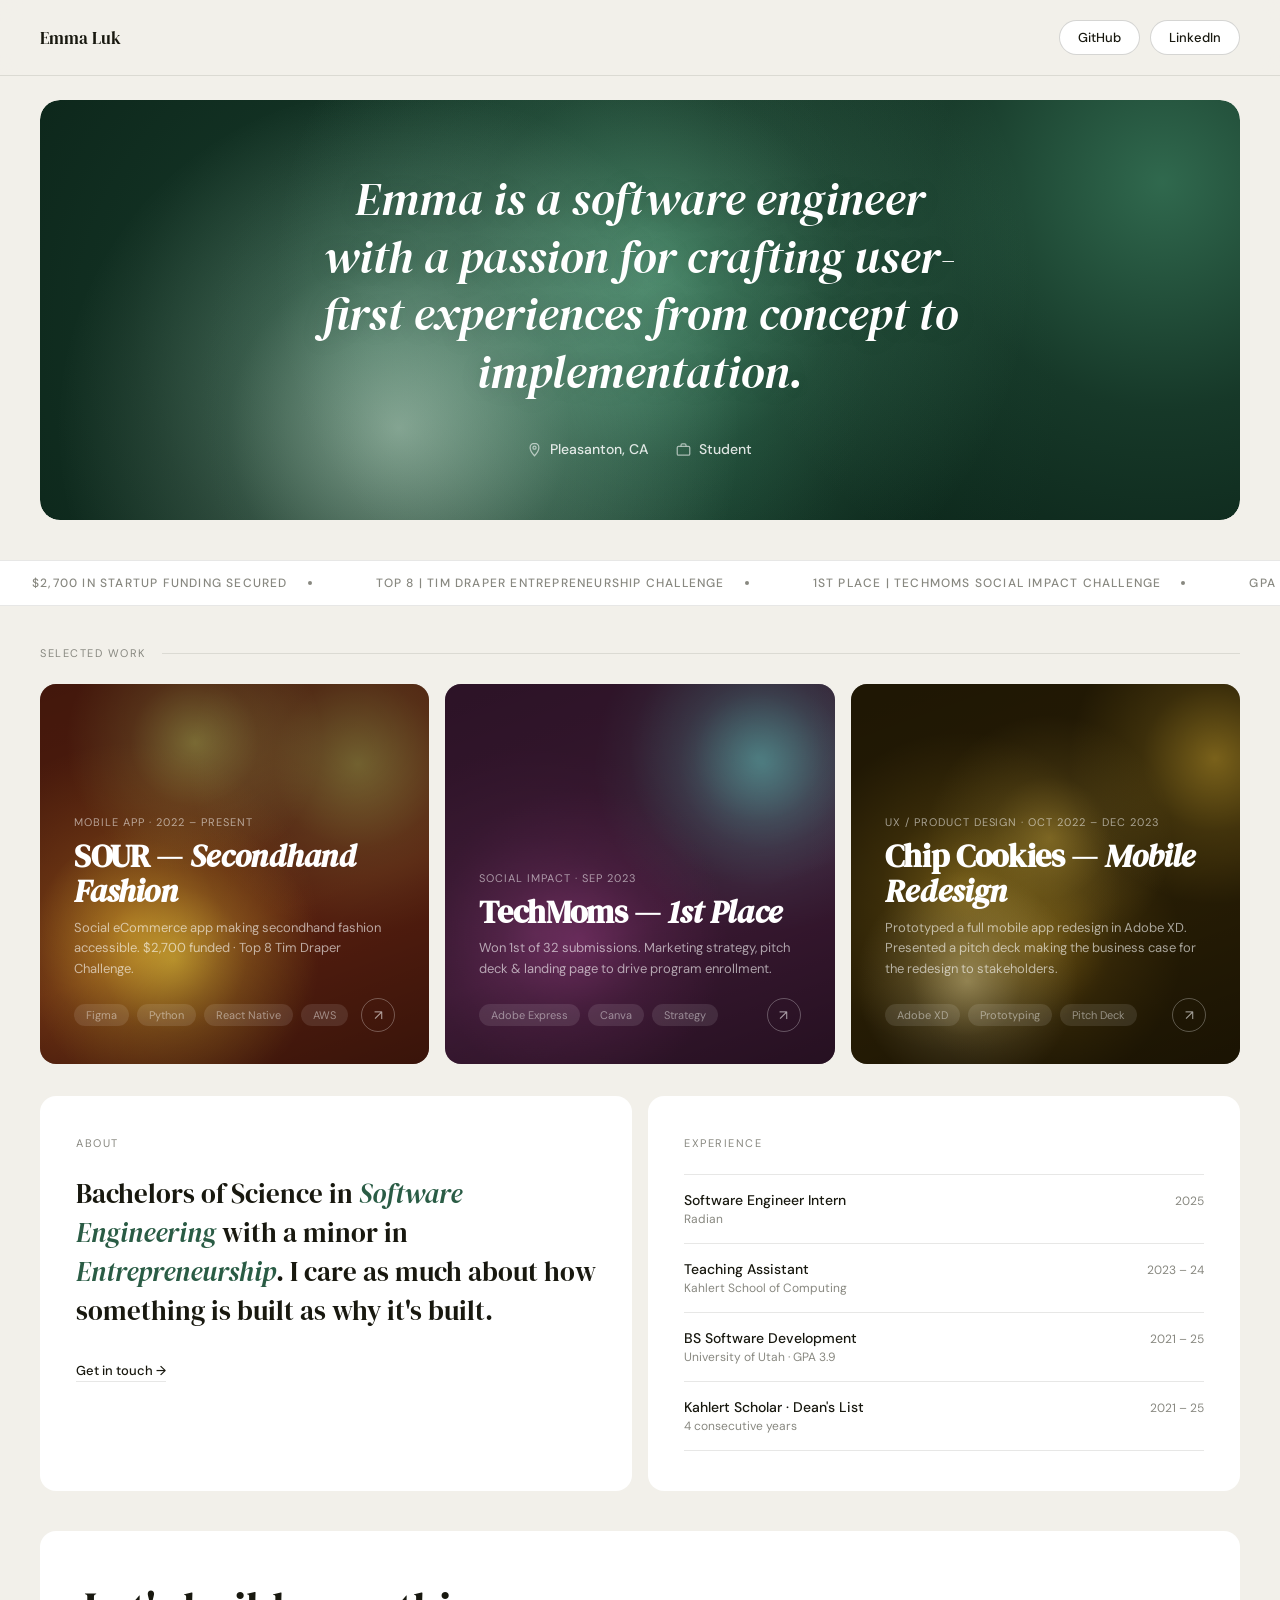
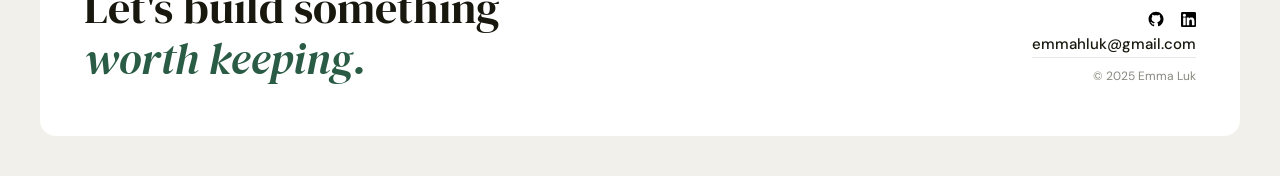
==== commit f14eca44: "nav bar updated" ====
--- a/index.html
+++ b/index.html
@@ -17,7 +17,7 @@
 
     <!-- NAV -->
     <script src="./components/nav.js"></script>
-    <script>createNav();</script>
+    <script>createNav('');</script>
 
     <!-- HERO BANNER -->
     <div class="hero-wrap">
@@ -62,7 +62,7 @@
         <div class="proj-grid">
 
             <!-- SOUR -->
-            <a href="./sour/" target="_blank" rel="noopener noreferrer" style="text-decoration: none;">
+            <a href="./sour/" style="text-decoration: none;">
                 <div class="proj-card">
                     <canvas class="proj-aura-canvas" id="c-sour"></canvas>
                     <div class="proj-card-overlay"></div>
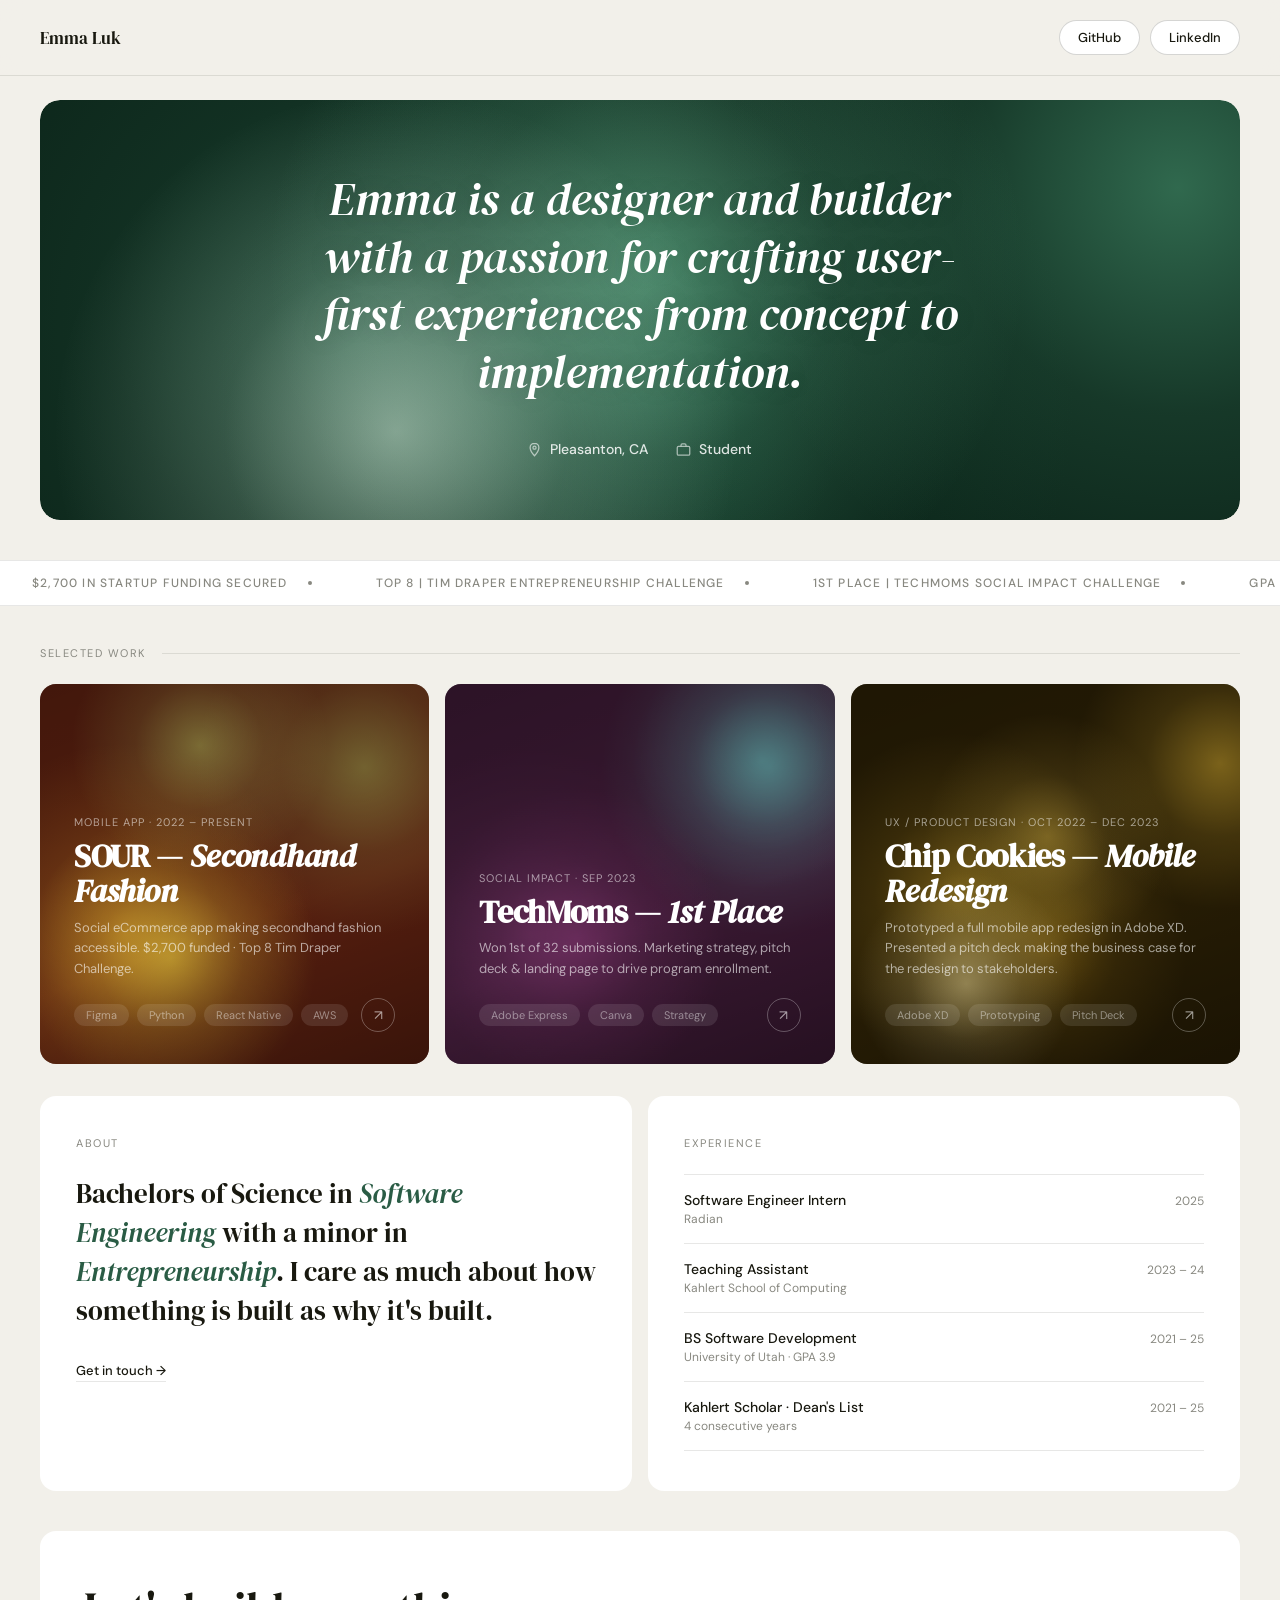
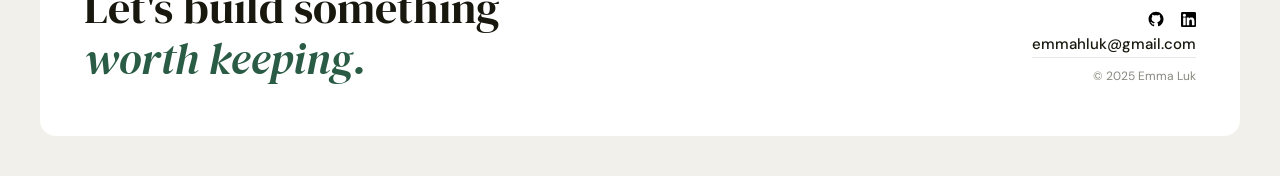
==== commit 64ac564c: "Update index.html" ====
--- a/index.html
+++ b/index.html
@@ -24,7 +24,7 @@
         <div class="hero">
             <canvas id="aura"></canvas>
             <div class="hero-body">
-                <p class="hero-headline">Emma is a software engineer with a passion for crafting user-first experiences
+                <p class="hero-headline">Emma is a designer and builder with a passion for crafting user-first experiences
                     from concept to implementation.</p>
                 <div class="hero-pills">
                     <span class="hero-pill">
@@ -175,4 +175,4 @@
 
 </body>
 
-</html>+</html>
